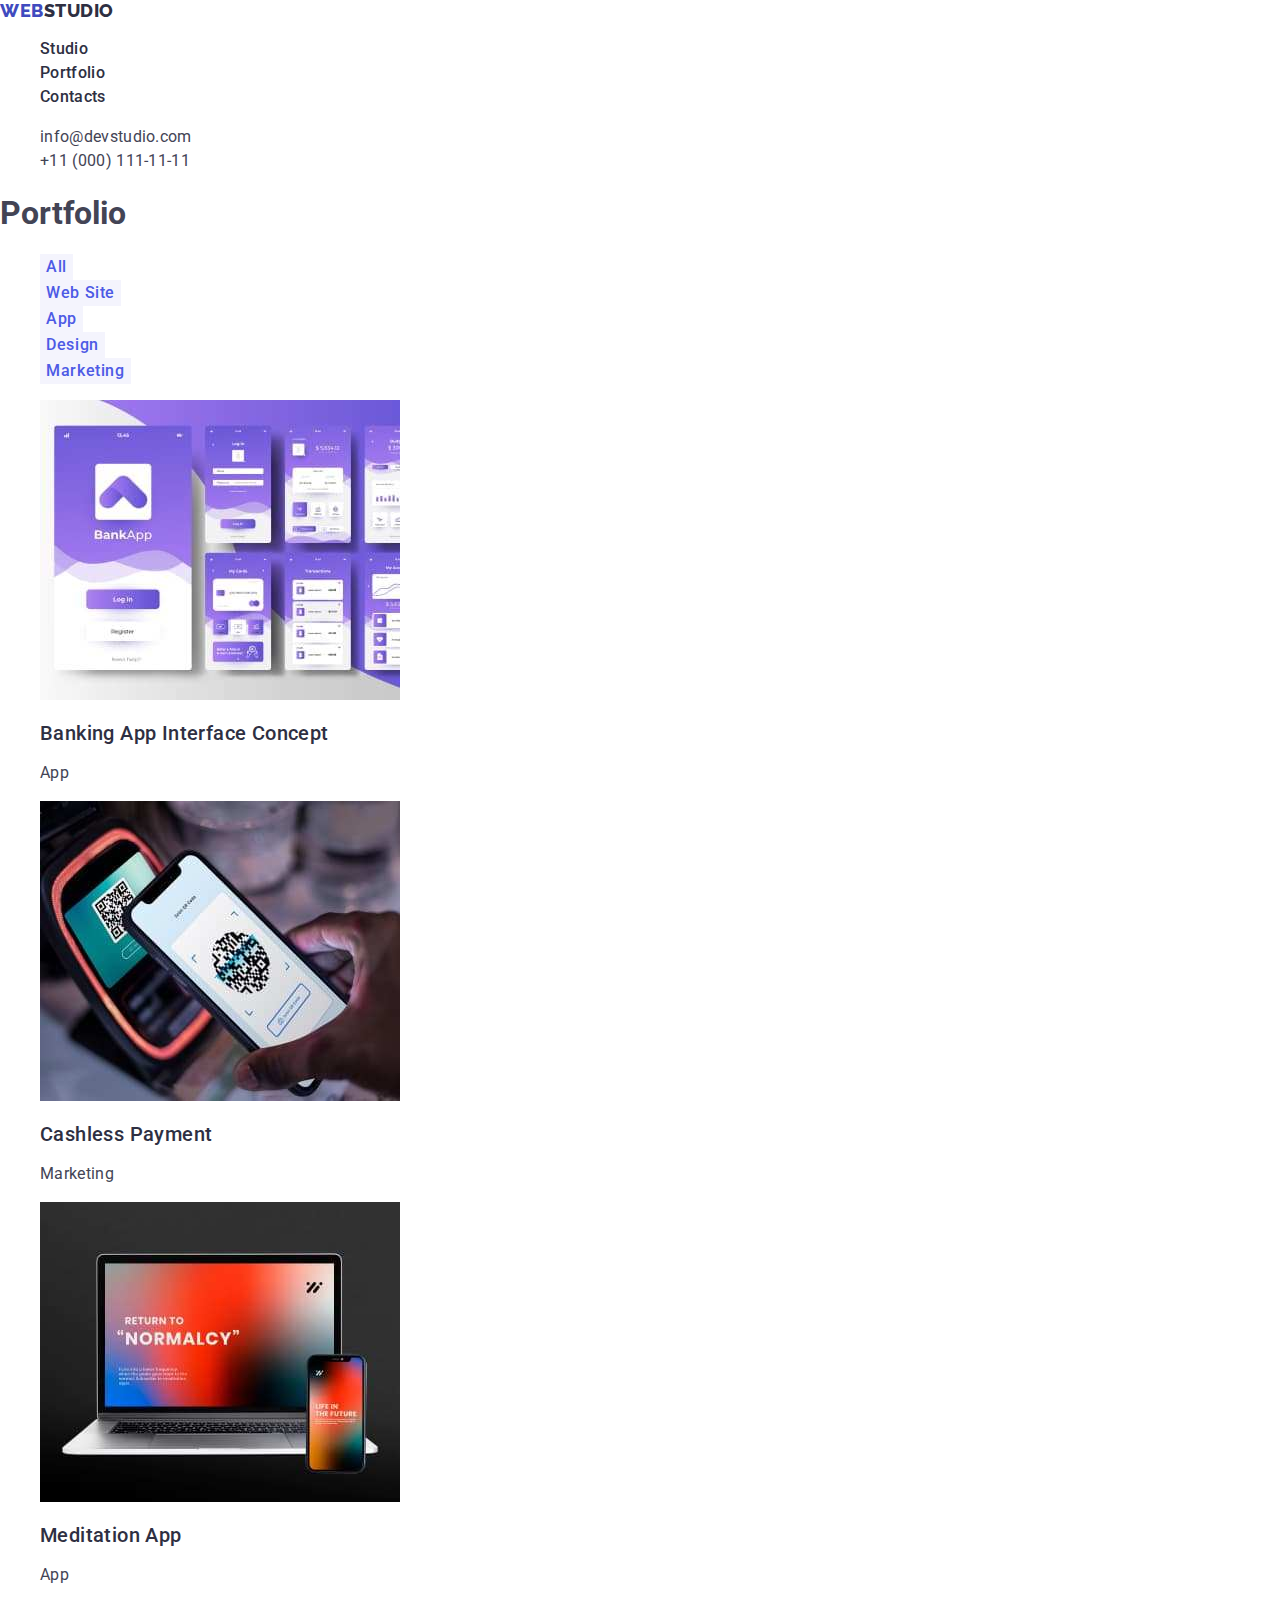
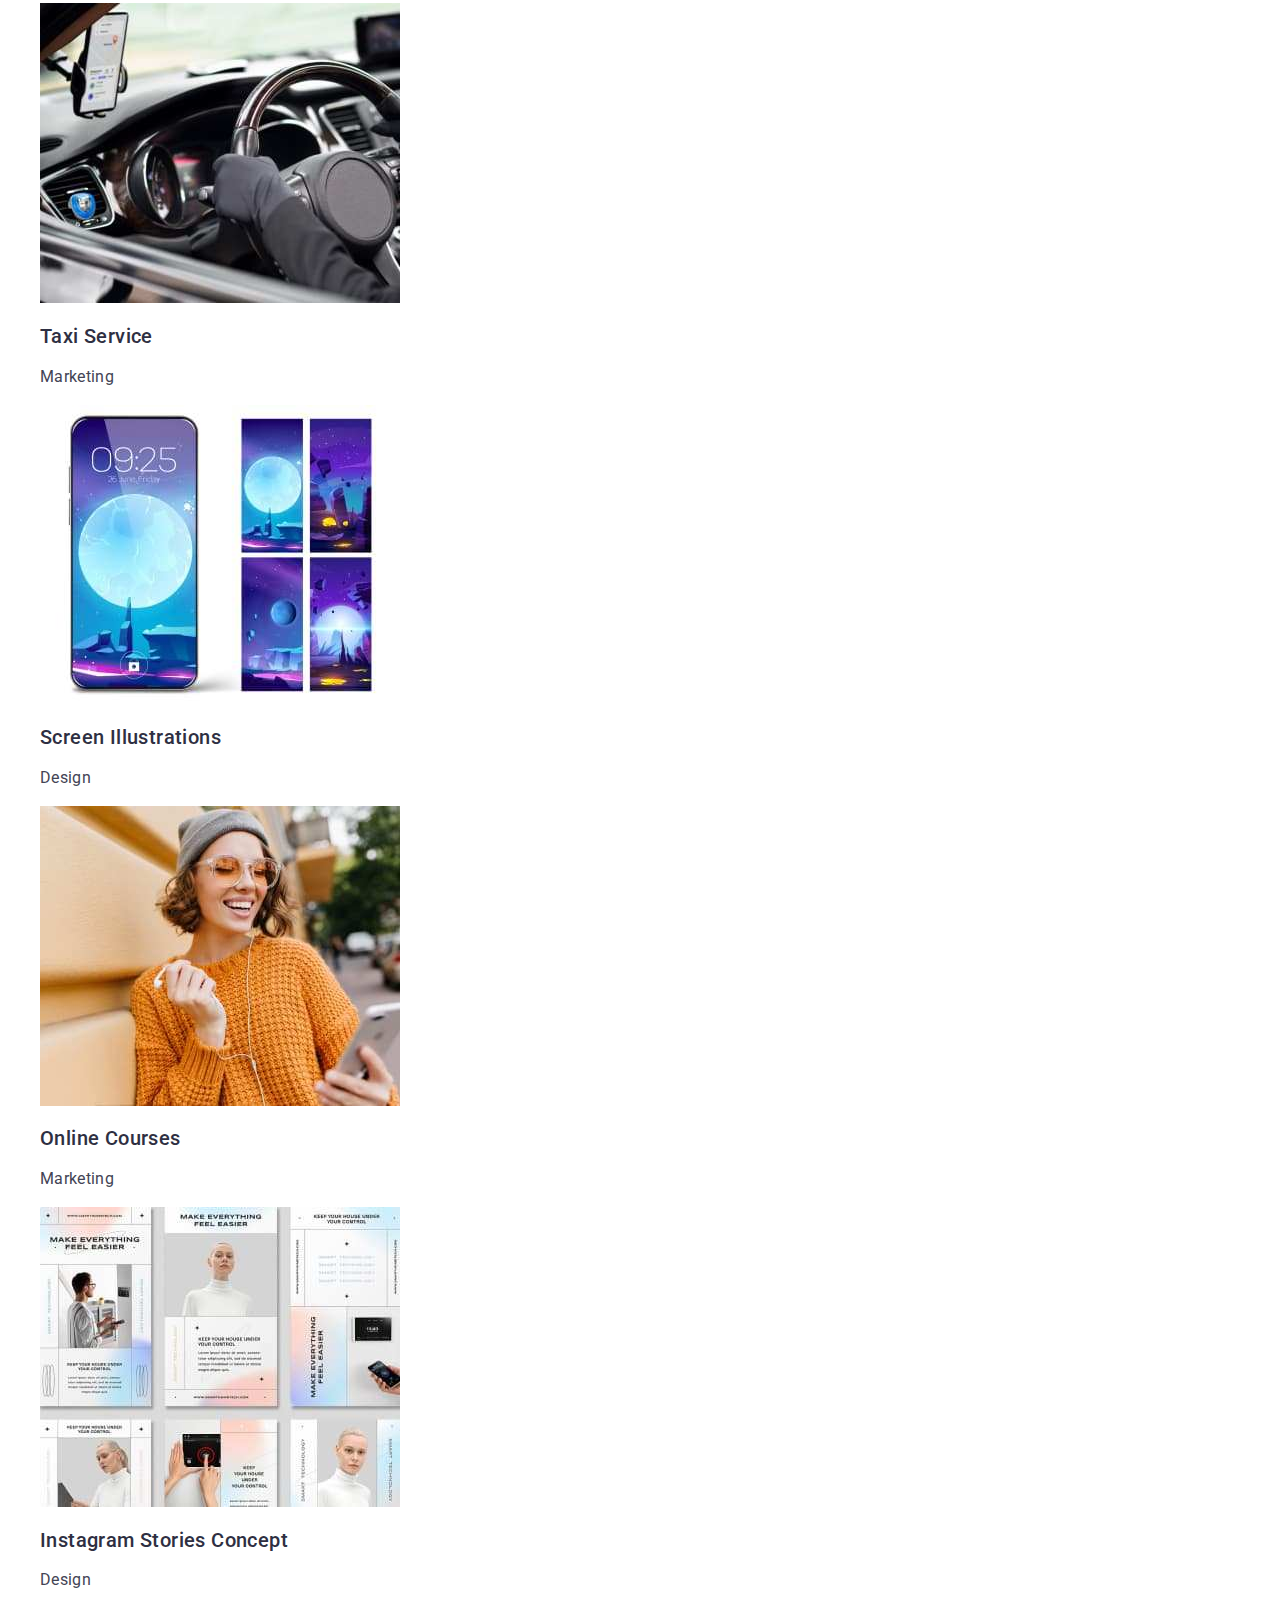
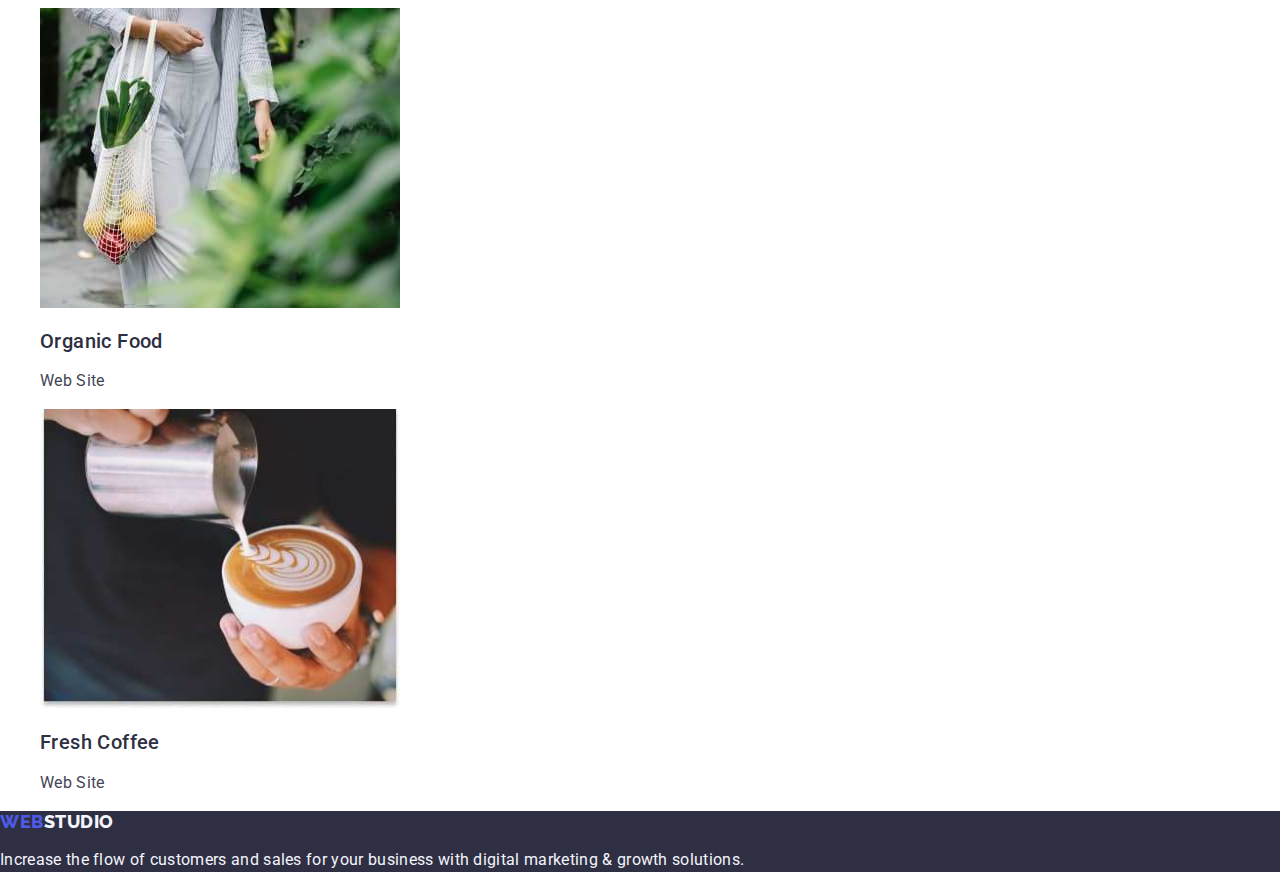
==== portfolio.html @ fb6d283c "Initial commit" ====
<!DOCTYPE html>
<html lang="en">
  <head>
    <meta charset="UTF-8" />
    <meta name="description" content="Homework 2" />
    <meta name="viewport" content="width=device-width, initial-scale=1.0" />
    <title>Portfolio</title>

    <!-- Fonts -->
    <link rel="preconnect" href="https://fonts.googleapis.com" />
    <link rel="preconnect" href="https://fonts.gstatic.com" crossorigin />
    <link
      href="https://fonts.googleapis.com/css2?family=Raleway:wght@800&family=Roboto:wght@400;500;700;900&display=swap"
      rel="stylesheet"
    />

    <!-- Custom styles -->
    <link rel="stylesheet" href="./css/styles.css" />
  </head>
  <body class="body">
    <!-- Header -->
    <header class="header">
      <nav class="header-nav">
        <a class="header-logo-link link" href="./index.html"
          >WEB<span class="header-logo-text">Studio</span></a
        >
        <ul class="header-nav-list list">
          <li class="header-nav-item">
            <a class="header-nav-link link" href="./index.html">Studio</a>
          </li>
          <li class="header-nav-item">
            <a class="header-nav-link link" href="./portfolio.html">Portfolio</a>
          </li>
          <li class="header-nav-item">
            <a class="header-nav-link link" href="">Contacts</a>
          </li>
        </ul>
      </nav>
      <address class="header-adress">
        <ul class="header-adress-list list">
          <li class="header-adress-item">
            <a class="header-adress-link link" href="mailto:info@devstudio.com"
              >info@devstudio.com</a
            >
          </li>
          <li>
            <a class="header-adress-link link" href="tel:+110001111111">+11 (000) 111-11-11</a>
          </li>
        </ul>
      </address>
    </header>
    <main>
      <!--Section button-->
      <section class="filters">
        <h1 class="portfolio-heading">Portfolio</h1>
        <ul class="filters-buttons-list list">
          <li class="filters-buttons-item">
            <button class="filters-buttons-element" type="button">All</button>
          </li>
          <li class="filters-buttons-item">
            <button class="filters-buttons-element" type="button">Web Site</button>
          </li>
          <li class="filters-buttons-item">
            <button class="filters-buttons-element" type="button">App</button>
          </li>
          <li class="filters-buttons-item">
            <button class="filters-buttons-element" type="button">Design</button>
          </li>
          <li class="filters-buttons-item">
            <button class="filters-buttons-element" type="button">Marketing</button>
          </li>
        </ul>

        <ul class="grid list">
          <li class="grid-item">
            <a href="#" class="link">
              <img
                class="grid-item-image"
                src="./images/portfolio/img_banking_app.jpg"
                alt="img_banking_app"
                width="360"
                height="300"
              />
              <h2 class="grid-item-title">Banking App Interface Concept</h2>
              <p class="grid-item-subtitle">App</p>
            </a>
          </li>
          <li class="grid-item">
            <a href="#" class="link">
              <img
                class="grid-item-image"
                src="./images/portfolio/img_cashless_payment.jpg"
                alt="img_cashless_payment"
                width="360"
                height="300"
              />
              <h2 class="grid-item-title">Cashless Payment</h2>
              <p class="grid-item-subtitle">Marketing</p>
            </a>
          </li>
          <li class="grid-item">
            <a href="#" class="link">
              <img
                class="grid-item-image"
                src="./images/portfolio/img_meditation_app.jpg"
                alt="img_meditation_app"
                width="360"
                height="300"
              />
              <h2 class="grid-item-title">Meditation App</h2>
              <p class="grid-item-subtitle">App</p>
            </a>
          </li>
          <li class="grid-item">
            <a href="#" class="link">
              <img
                class="grid-item-image"
                src="./images/portfolio/img_taxi_service.jpg"
                alt="img_taxi_service"
                width="360"
                height="300"
              />
              <h2 class="grid-item-title">Taxi Service</h2>
              <p class="grid-item-subtitle">Marketing</p>
            </a>
          </li>

          <li class="grid-item">
            <a href="#" class="link">
              <img
                class="grid-item-image"
                src="./images/portfolio/img_screen_illustrations.jpg"
                alt="img_screen_illustrations"
                width="360"
                height="300"
              />
              <h2 class="grid-item-title">Screen Illustrations</h2>
              <p class="grid-item-subtitle">Design</p>
            </a>
          </li>

          <li class="grid-item">
            <a href="#" class="link">
              <img
                class="grid-item-image"
                src="./images/portfolio/img_online_courses.jpg"
                alt="img_online_courses"
                width="360"
                height="300"
              />
              <h2 class="grid-item-title">Online Courses</h2>
              <p class="grid-item-subtitle">Marketing</p>
            </a>
          </li>
          <li class="grid-item">
            <a href="#" class="link">
              <img
                class="grid-item-image"
                src="./images/portfolio/img_instagram_stories.jpg"
                alt="img_instagram_stories"
                width="360"
                height="300"
              />
              <h2 class="grid-item-title">Instagram Stories Concept</h2>
              <p class="grid-item-subtitle">Design</p>
            </a>
          </li>
          <li class="grid-item">
            <a href="#" class="link">
              <img
                class="grid-item-image"
                src="./images/portfolio/img_organic_food.jpg"
                alt="img_organic_food"
                width="360"
                height="300"
              />
              <h2 class="grid-item-title">Organic Food</h2>
              <p class="grid-item-subtitle">Web Site</p>
            </a>
          </li>
          <li class="grid-item">
            <a href="#" class="link">
              <img
                class="grid-item-image"
                src="./images/portfolio/img_fresh_coffee.jpg"
                alt="img_fresh_coffee"
                width="360"
                height="300"
              />
              <h2 class="grid-item-title">Fresh Coffee</h2>
              <p class="grid-item-subtitle">Web Site</p>
            </a>
          </li>
        </ul>
      </section>
    </main>
    <!-- Footer section -->
    <footer class="footer">
      <a class="footer-logo-link link" href="./index.html"
        >WEB<span class="footer-logo-text">Studio</span></a
      >
      <p class="footer-subject">
        Increase the flow of customers and sales for your business with digital marketing & growth
        solutions.
      </p>
    </footer>
  </body>
</html>
---- css/styles.css ----
:root {
  /* Fonts */
  --roboto-font: 'Roboto', sans-serif;
  --raleway-font: "Raleway", sans-serif;
  --iris-cl: #4d5ae5;
  --ocean-cl: #404bbf;
  --navyblue-cl: #2e2f42;
  --green-cl: #31d0aa;
  --slate-cl: #434455;
  --lightslate-cl: #8e8f99;
  --cornflower-cl: #e7e9fc;
  --cloud-cl: #F4F4FD;
  --navyblue-modal-cl: #2e2f42;
  --dairy-cl: #fcfcfc;
  --white-cl: #fff;
}

.body {
  font-family: var(--roboto-font);
  background-color: var(--white-cl);
  color: var(--slate-cl);
  margin: 0;
}

button {
  background: none;
  border: none;
  cursor: pointer;
}

.list {
  list-style: none;
}

.link {
  text-decoration: none;
}

.header,
.footer {
}
.header-nav {
}
.header-logo-link,
.footer-logo-link {
  font-family: var(--raleway-font);
  font-size: 18px;
  font-weight: 800;
  line-height: 1.17;
  letter-spacing: 0.54px;
  text-transform:uppercase;
  text-align: left;
  color: var(--iris-cl);
}

.header-logo-link:hover,
.header-logo-link:focus {
  color: var(--ocean-cl);
}

.header-logo-text {
  color: var(--navyblue-cl);
  font-family: var(--raleway-font-cl);
}

.footer-logo-text {
  font-family: var(--raleway-font-cl);
  color: var(--cloud-cl);
}

.header-nav-list {
}


.header-nav-list .header-nav-link a:hover,
.header-nav-list .header-nav-link a:focus,
.header-adress-list .header-adress-item a:hover,
.header-adress-list .header-adress-item a:focus {
  color:var(--ocean-cl);
}



.header-nav-item {
}
.header-nav-link {
font-size: 16px;
font-weight: 500;
line-height: 1.5;
letter-spacing: 0.02em;
text-align: left;
color: var(--navyblue-cl);
}

.header-nav-link:hover,
.header-nav-link:focus { 
  color: var(--ocean-cl);
}

.header-adress {
  font-size: 16px;
  line-height: 24px;
  letter-spacing: 0.02em;
  text-align: left;
  color: var(--slate-cl);
  font-style: normal 
}
.header-adress-item {
}
.header-adress-link {
  font-size: 16px;
  line-height: 24px;
  letter-spacing: 0.02em;
  text-align: left;
  color: var(--slate-cl);
}

.hero-section {
  background-color: var(--navyblue-cl);
}
.hero-section-title {
  font-size: 56px;
  font-weight: 700;
  line-height: 1.07em;
  letter-spacing: 0.02em;
  text-align: center;
  color: var(--white-cl);
}
.hero-section-button {
  font-family: inherit;
  font-size: 16px;
  font-weight: 500;
  line-height: 24px;
  letter-spacing: 0.04em;
  text-align: left;
  background-color: var(--iris-cl);
  color: var(--white-cl);
}

.hero-section-button:hover,
.hero-section-button:focus {
  background-color: var(--ocean-cl);
}

.features-section {
}
.features-section-title {
}
.features-section-list {
}
.features-section-element {
}
.features-section-element-title {
  font-size: 20px;
  font-weight: 500;
  line-height: 24px;
  letter-spacing: 0.02em;
  text-align: left;
  color: var(--navyblue-cl);
}
.features-section-element-description {
  font-size: 16px;
  line-height: 24px;
  letter-spacing: 0.02em;
  text-align: left;
  color: var(--slate-cl);
}
.projects-section {
}

.projects-section-title,
.team-section-title {
  font-size: 36px;
  font-weight: 700;
  line-height: 1.11em;
  letter-spacing: 0.02em;
  text-align: center;
  color: var(--navyblue-cl);
  text-transform:capitalize;
}


.projects-section-list {
}
.projects-section-element {
}
.projects-section-image {
}
.team-section {
  background-color: var(--cloud-cl);
}

.team-section-list {
}
.team-section-element {
  background-color: var(--white-cl);
}
.team-section-image {
}
.team-section-name {
  font-size: 20px;
  font-weight: 500;
  line-height: 24px;
  letter-spacing: 0.02em;
  text-align: center;
  color: var(--navyblue-cl);
}
.team-section-position {
  font-size: 16px;
  line-height: 24px;
  letter-spacing: 0.02em;
  text-align: center;
}

.footer {
  background-color: var(--navyblue-cl);
}

.footer,
.footer-subject {
  color: var(--cloud-cl);
}

.footer-subject {
  font-size: 16px;
  line-height: 1.5;
  letter-spacing: 0.02em;
}

/* portfolio css style*/

.header-nav {
}

.header-nav-list {
}
.header-nav-item {
}
.header-nav-link {
}
.header-adress {
}
.list {
}
.header-adress-item {
}
.header-adress-link {
}
.filters {
}

.filters-buttons-item {
}
.filters-buttons-element:hover,
.filters-buttons-element:focus {
  color: var(--white-cl);
  background-color: var(--ocean-cl);
}

.filters-buttons-element {
  font-size: 16px;
  font-weight: 500;
  line-height: 24px;
  letter-spacing: 0.04em;
  text-align: center;
  background-color: var(--cloud-cl);
  color: var(--iris-cl);
  font-family: var(--roboto-font);
}

.filters-buttons-list {
  list-style:none;
}

.filter-active {
}
.grid {
}
.grid-item {
}
.grid-item-image {
}
.grid-item-title {
  font-size: 20px;
  font-weight: 500;
  line-height: 1.2em;
  letter-spacing: 0.02em;
  text-align: left;
  color: var(--navyblue-cl);
}

.grid-item-subtitle {
  font-size: 16px;
  line-height: 24px;
  letter-spacing: 0.02em;
  text-align: left;
  color: var(--slate-cl);
}
.footer-subject {
}
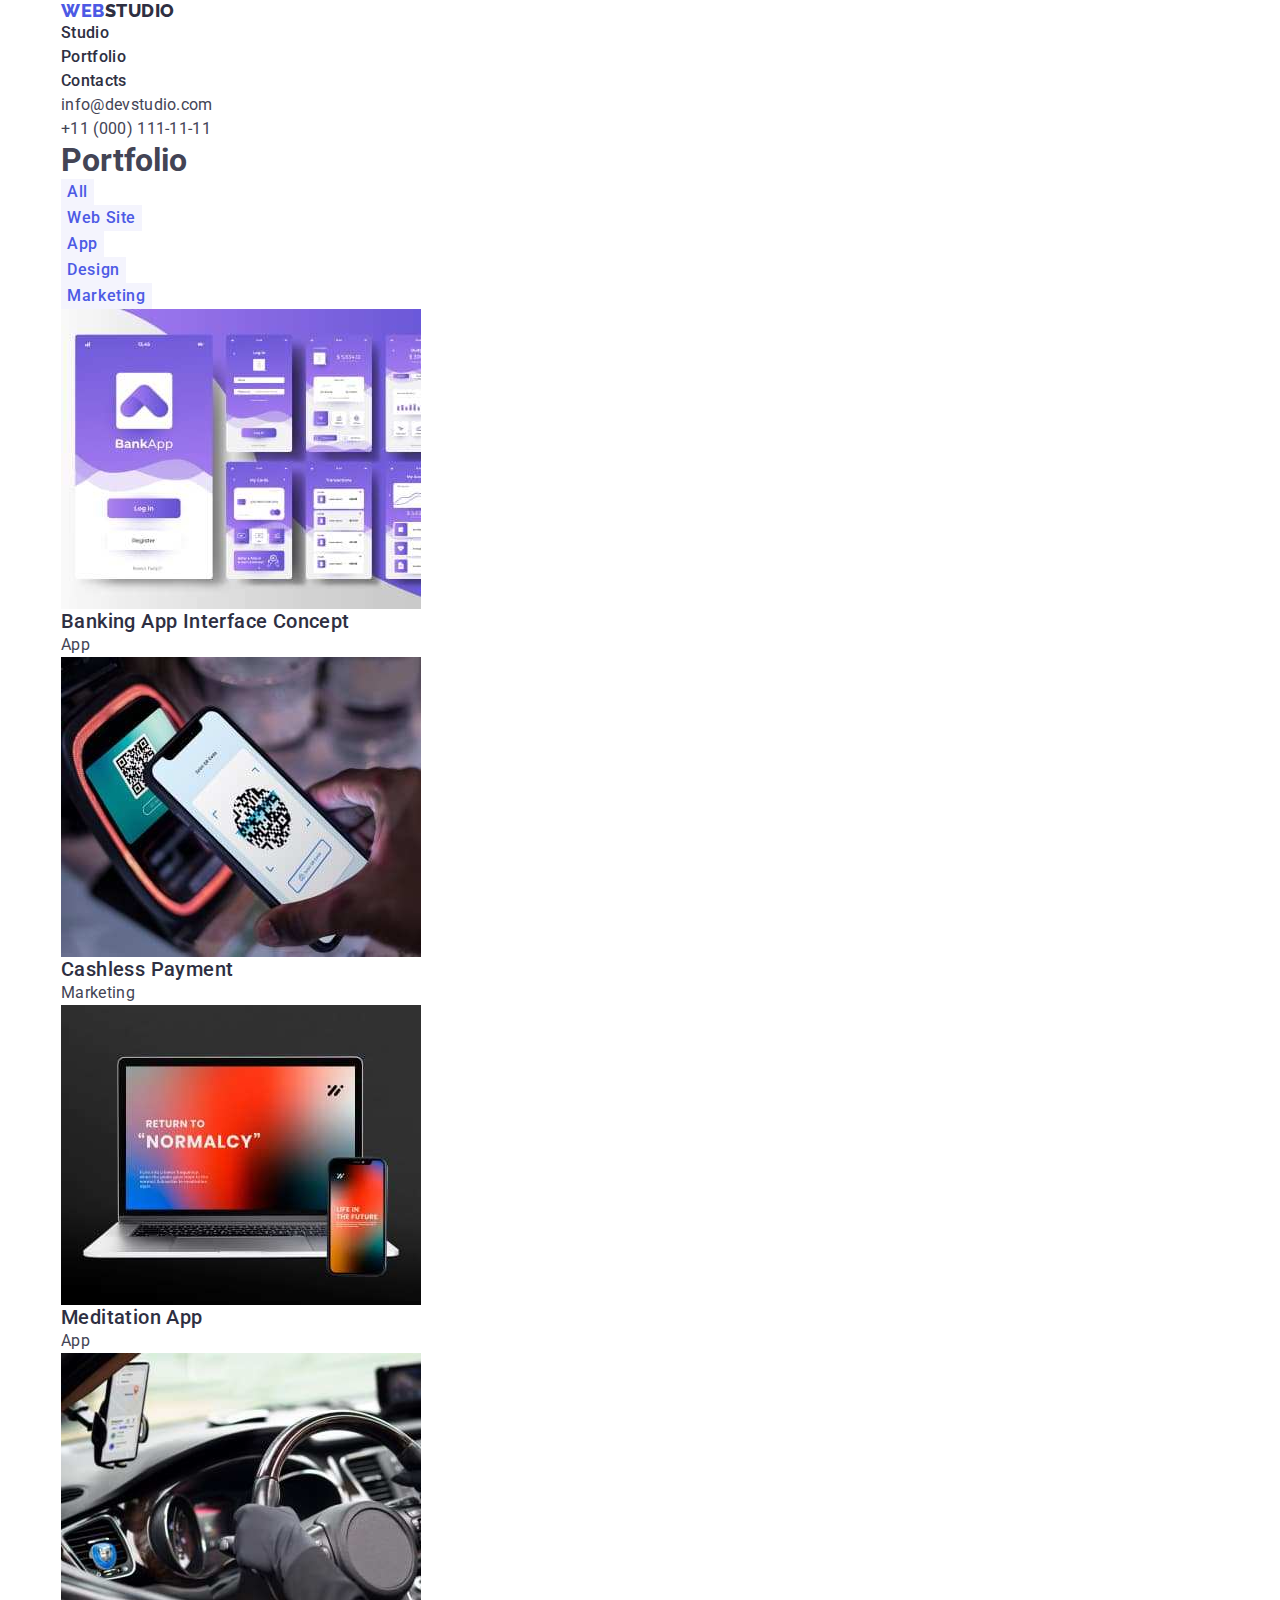
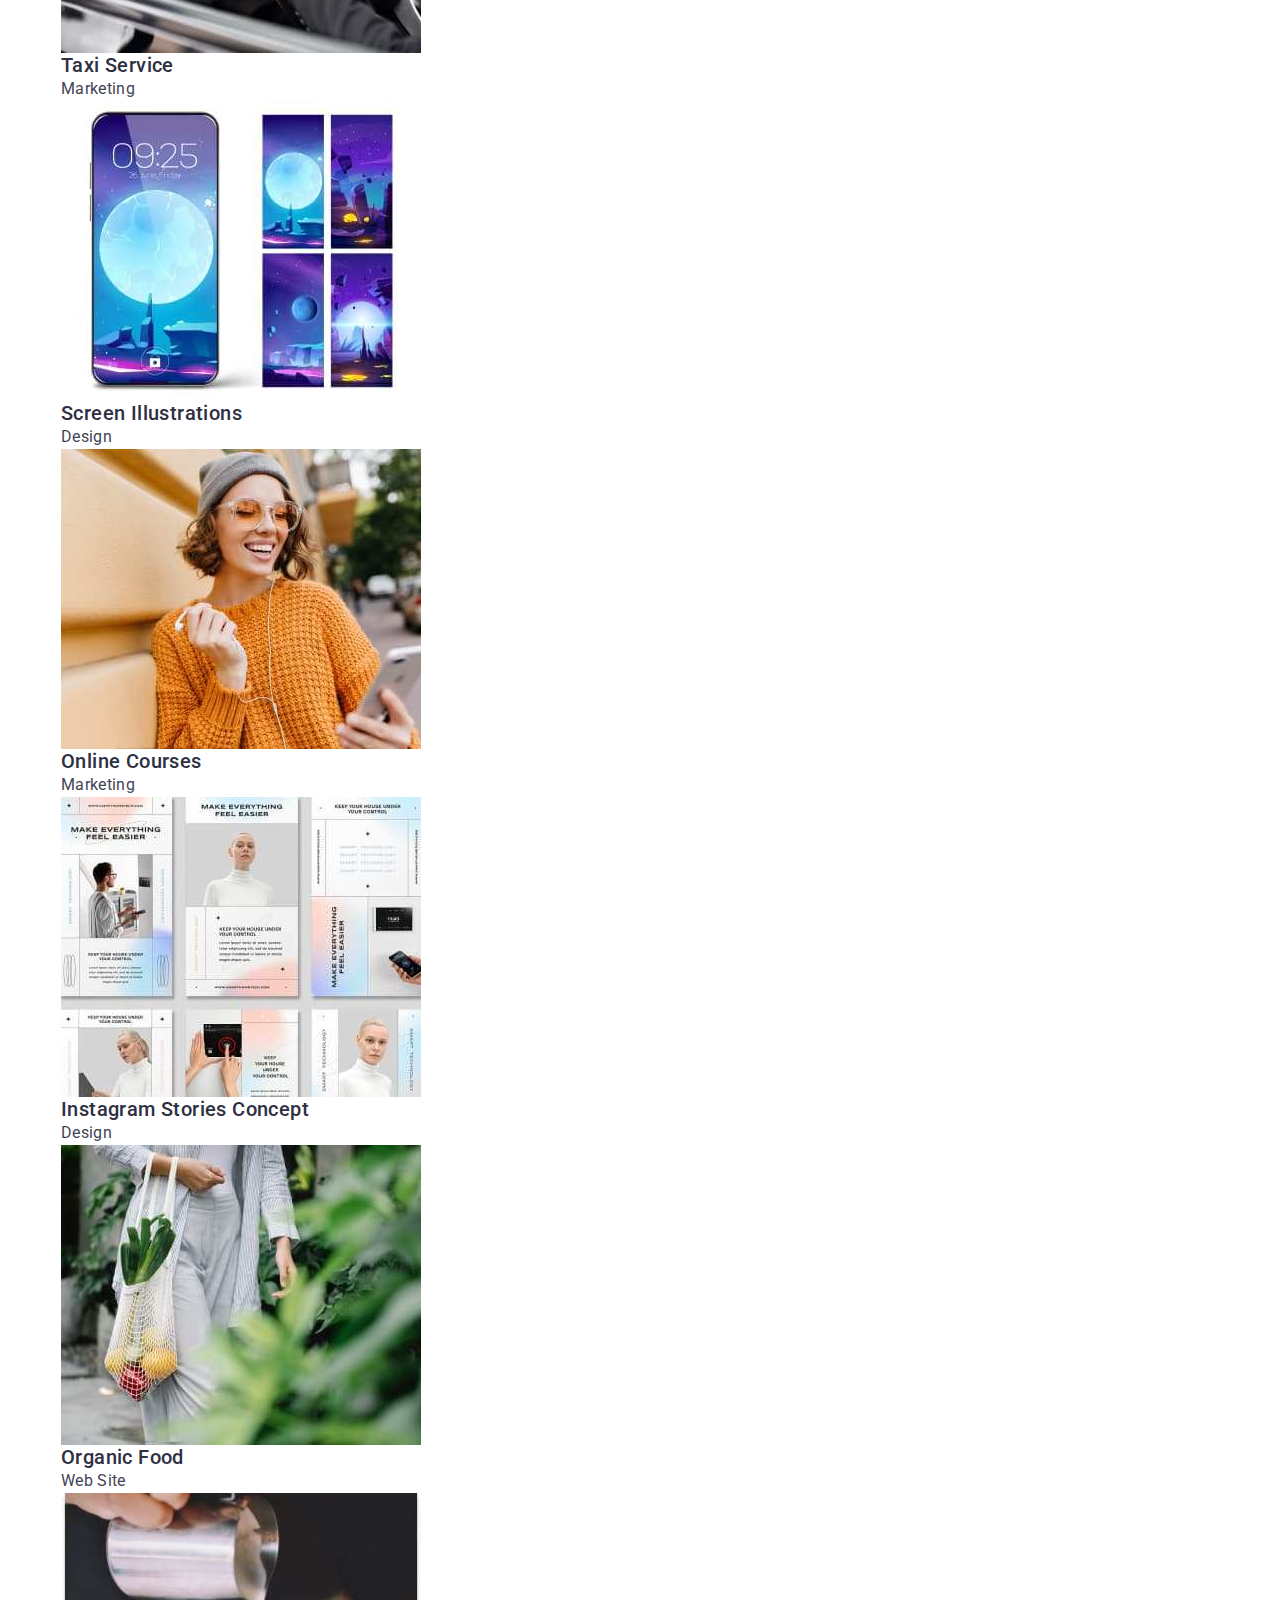
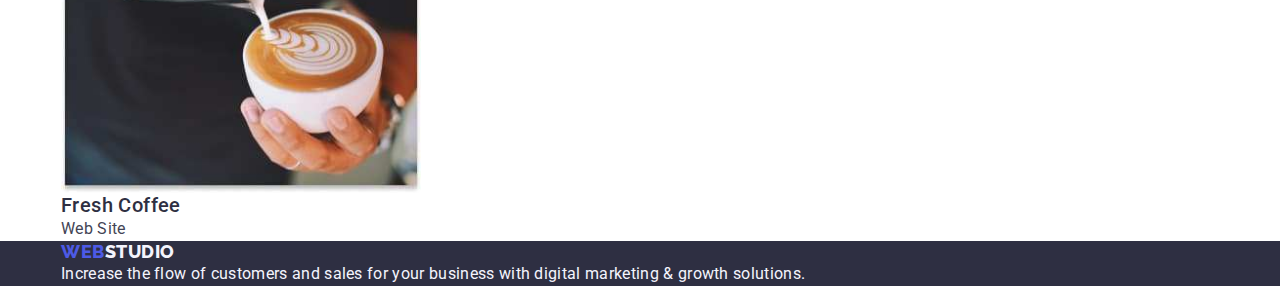
==== commit 3a1581ce: "first part of homework" ====
--- a/portfolio.html
+++ b/portfolio.html
@@ -13,13 +13,21 @@
       href="https://fonts.googleapis.com/css2?family=Raleway:wght@800&family=Roboto:wght@400;500;700;900&display=swap"
       rel="stylesheet"
     />
-
+    <!--modern-normalize-->
+    <link
+      rel="stylesheet"
+      href="https://cdnjs.cloudflare.com/ajax/libs/modern-normalize/2.0.0/modern-normalize.min.css"
+      integrity="sha512-4xo8blKMVCiXpTaLzQSLSw3KFOVPWhm/TRtuPVc4WG6kUgjH6J03IBuG7JZPkcWMxJ5huwaBpOpnwYElP/m6wg=="
+      crossorigin="anonymous"
+      referrerpolicy="no-referrer"
+    />
     <!-- Custom styles -->
     <link rel="stylesheet" href="./css/styles.css" />
   </head>
   <body class="body">
     <!-- Header -->
     <header class="header">
+      <div class="container">
       <nav class="header-nav">
         <a class="header-logo-link link" href="./index.html"
           >WEB<span class="header-logo-text">Studio</span></a
@@ -48,10 +56,12 @@
           </li>
         </ul>
       </address>
+    </div>
     </header>
     <main>
       <!--Section button-->
       <section class="filters">
+        <div class="container">
         <h1 class="portfolio-heading">Portfolio</h1>
         <ul class="filters-buttons-list list">
           <li class="filters-buttons-item">
@@ -192,10 +202,12 @@
             </a>
           </li>
         </ul>
+        </div>
       </section>
     </main>
     <!-- Footer section -->
     <footer class="footer">
+      <div class="container">
       <a class="footer-logo-link link" href="./index.html"
         >WEB<span class="footer-logo-text">Studio</span></a
       >
@@ -203,6 +215,7 @@
         Increase the flow of customers and sales for your business with digital marketing & growth
         solutions.
       </p>
+    </div>
     </footer>
   </body>
 </html>
--- a/css/styles.css
+++ b/css/styles.css
@@ -15,6 +15,14 @@
   --white-cl: #fff;
 }
 
+/*reset*/
+h1, h2, h3, h4, h5, h6, 
+p, 
+ul {
+  margin: 0;
+  padding: 0;
+}
+
 .body {
   font-family: var(--roboto-font);
   background-color: var(--white-cl);
@@ -28,12 +36,25 @@
   cursor: pointer;
 }
 
+img {
+  display: block;
+}
+
+.container {
+  width: 1158px ;
+  padding: 0 15px ;
+  margin: 0 auto;
+}
+
 .list {
   list-style: none;
+  margin: 0;
+  padding-left: 0;
 }
 
 .link {
   text-decoration: none;
+  display: inline-block;
 }
 
 .header,
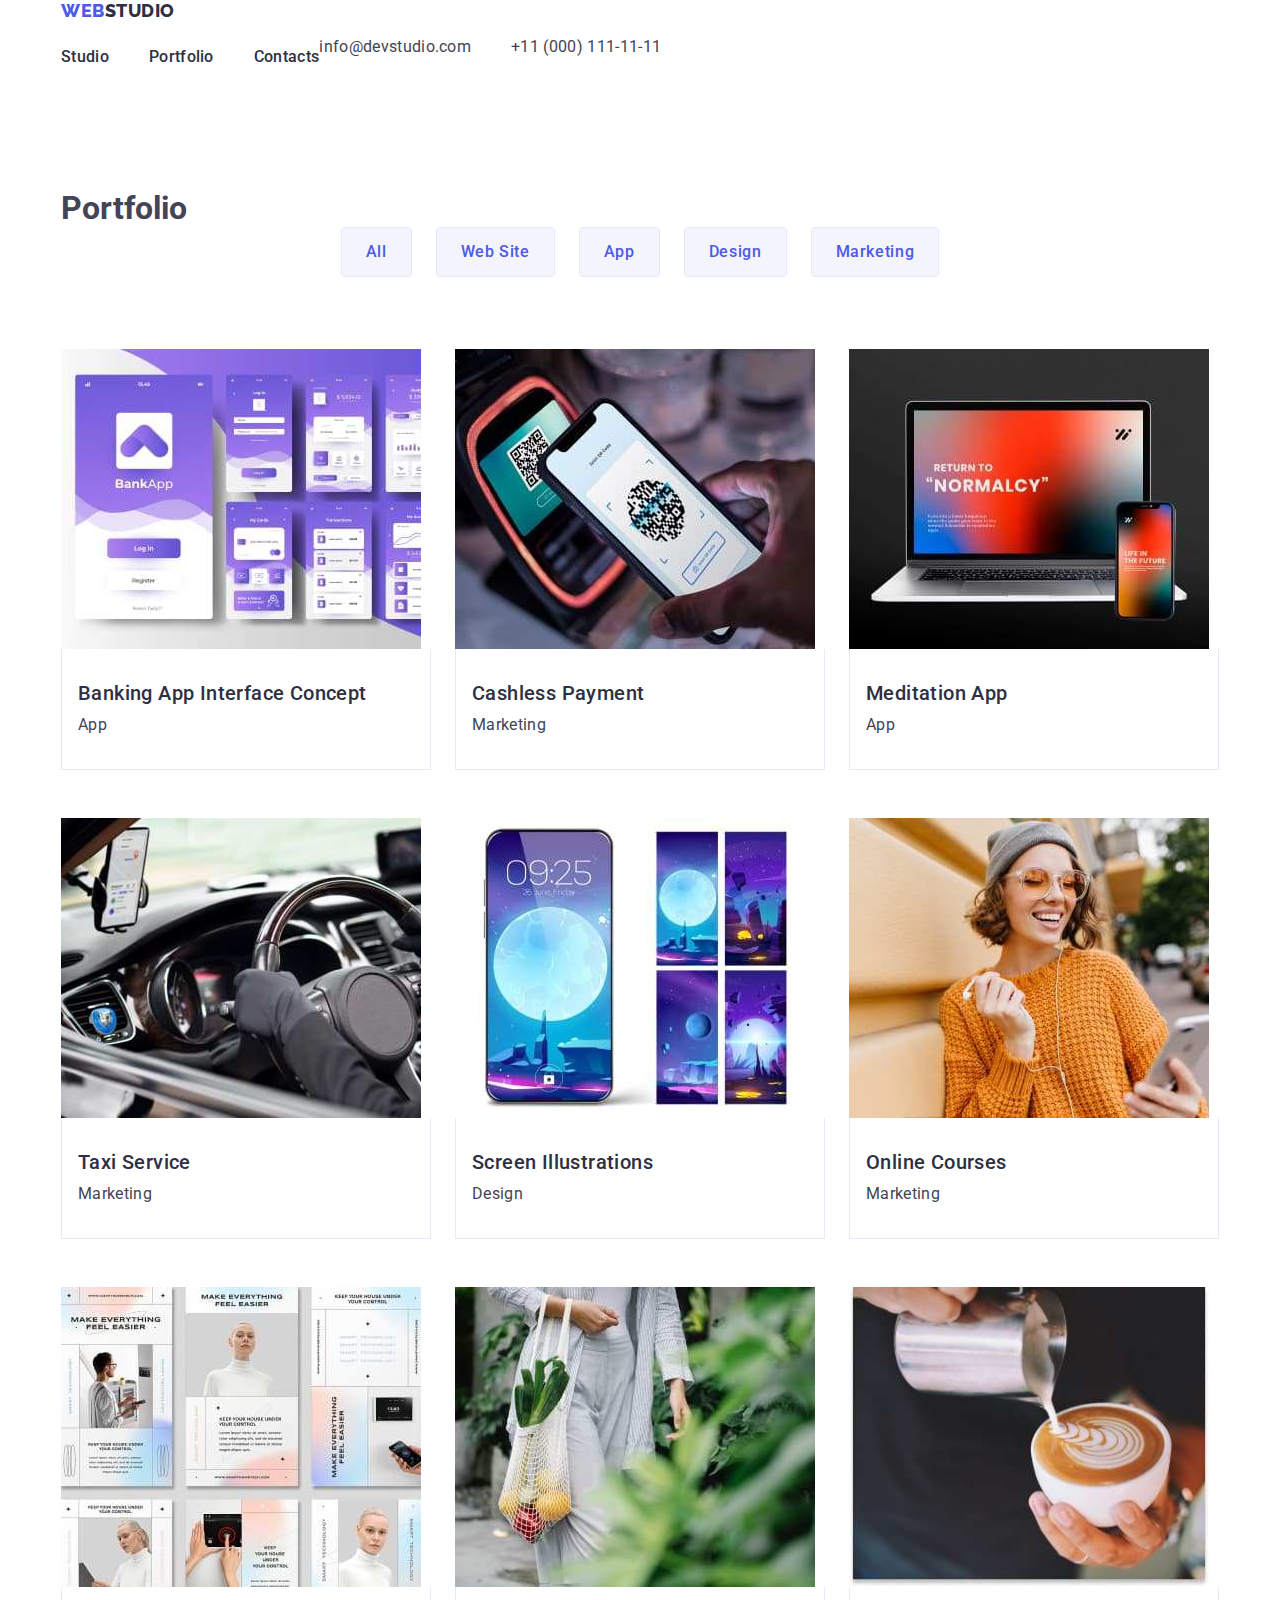
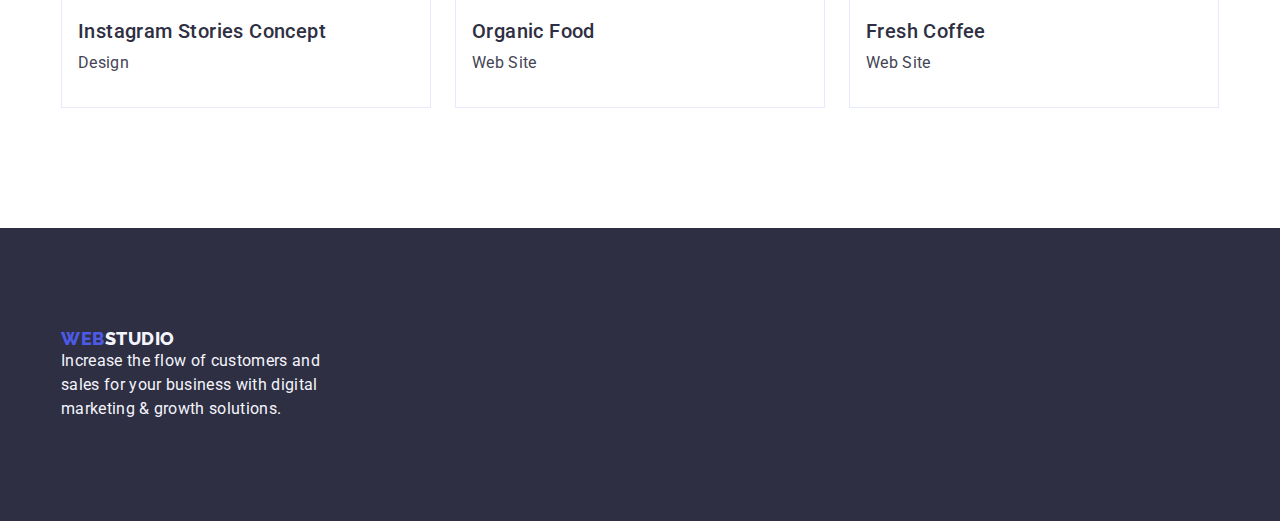
==== commit 014214f9: "to check" ====
--- a/portfolio.html
+++ b/portfolio.html
@@ -91,8 +91,10 @@
                 width="360"
                 height="300"
               />
+              <div class="div-filters-item">
               <h2 class="grid-item-title">Banking App Interface Concept</h2>
               <p class="grid-item-subtitle">App</p>
+            </div>
             </a>
           </li>
           <li class="grid-item">
@@ -104,8 +106,10 @@
                 width="360"
                 height="300"
               />
+              <div class="div-filters-item">
               <h2 class="grid-item-title">Cashless Payment</h2>
               <p class="grid-item-subtitle">Marketing</p>
+              </div>
             </a>
           </li>
           <li class="grid-item">
@@ -117,8 +121,10 @@
                 width="360"
                 height="300"
               />
+              <div class="div-filters-item">
               <h2 class="grid-item-title">Meditation App</h2>
               <p class="grid-item-subtitle">App</p>
+              </div>
             </a>
           </li>
           <li class="grid-item">
@@ -130,8 +136,10 @@
                 width="360"
                 height="300"
               />
+              <div class="div-filters-item">
               <h2 class="grid-item-title">Taxi Service</h2>
               <p class="grid-item-subtitle">Marketing</p>
+              </div>
             </a>
           </li>
 
@@ -144,8 +152,10 @@
                 width="360"
                 height="300"
               />
+              <div class="div-filters-item">
               <h2 class="grid-item-title">Screen Illustrations</h2>
               <p class="grid-item-subtitle">Design</p>
+              </div>
             </a>
           </li>
 
@@ -158,8 +168,10 @@
                 width="360"
                 height="300"
               />
+              <div class="div-filters-item">
               <h2 class="grid-item-title">Online Courses</h2>
               <p class="grid-item-subtitle">Marketing</p>
+              </div>
             </a>
           </li>
           <li class="grid-item">
@@ -171,8 +183,10 @@
                 width="360"
                 height="300"
               />
+              <div class="div-filters-item">
               <h2 class="grid-item-title">Instagram Stories Concept</h2>
               <p class="grid-item-subtitle">Design</p>
+              </div>
             </a>
           </li>
           <li class="grid-item">
@@ -184,8 +198,10 @@
                 width="360"
                 height="300"
               />
+              <div class="div-filters-item">
               <h2 class="grid-item-title">Organic Food</h2>
               <p class="grid-item-subtitle">Web Site</p>
+              </div>
             </a>
           </li>
           <li class="grid-item">
@@ -197,8 +213,10 @@
                 width="360"
                 height="300"
               />
+              <div class="div-filters-item">
               <h2 class="grid-item-title">Fresh Coffee</h2>
               <p class="grid-item-subtitle">Web Site</p>
+              </div>
             </a>
           </li>
         </ul>
--- a/css/styles.css
+++ b/css/styles.css
@@ -31,6 +31,7 @@
 }
 
 button {
+  font: var(--roboto-font);
   background: none;
   border: none;
   cursor: pointer;
@@ -46,31 +47,46 @@
   margin: 0 auto;
 }
 
+.header .container{
+  display: flex;
+  align-items: center;
+}
+
 .list {
   list-style: none;
   margin: 0;
   padding-left: 0;
+ 
 }
 
 .link {
   text-decoration: none;
-  display: inline-block;
-}
-
-.header,
+  
+}
+
+.header{
+border-bottom: 1px solid var(--cornflower);
+}
+
+.header-adress-list{
+  display: flex;
+  gap: 40px;
+}
+
 .footer {
 }
 .header-nav {
 }
 .header-logo-link,
 .footer-logo-link {
+  display: inline-block;
   font-family: var(--raleway-font);
   font-size: 18px;
   font-weight: 800;
   line-height: 1.17;
   letter-spacing: 0.54px;
   text-transform:uppercase;
-  text-align: left;
+  /*text-align: left;*/
   color: var(--iris-cl);
 }
 
@@ -90,6 +106,8 @@
 }
 
 .header-nav-list {
+  display: flex;
+  gap: 40px;
 }
 
 
@@ -111,6 +129,8 @@
 letter-spacing: 0.02em;
 text-align: left;
 color: var(--navyblue-cl);
+padding: 24px 0;
+display: block;
 }
 
 .header-nav-link:hover,
@@ -134,10 +154,14 @@
   letter-spacing: 0.02em;
   text-align: left;
   color: var(--slate-cl);
+  padding: 24px 0;
+  display: block;
 }
 
 .hero-section {
   background-color: var(--navyblue-cl);
+  padding: 188px 0;
+
 }
 .hero-section-title {
   font-size: 56px;
@@ -146,6 +170,10 @@
   letter-spacing: 0.02em;
   text-align: center;
   color: var(--white-cl);
+  max-width: 496px;
+  margin-right: auto;
+  margin-left: auto;
+  margin-bottom: 48px;
 }
 .hero-section-button {
   font-family: inherit;
@@ -153,9 +181,17 @@
   font-weight: 500;
   line-height: 24px;
   letter-spacing: 0.04em;
-  text-align: left;
   background-color: var(--iris-cl);
   color: var(--white-cl);
+  cursor: pointer;
+  display: block;
+  min-width: 169px;
+  height: 56px;
+  border: none;
+  border-radius: 4px;
+  margin-right: auto;
+  margin-left: auto;
+
 }
 
 .hero-section-button:hover,
@@ -164,57 +200,104 @@
 }
 
 .features-section {
+  padding-top: 120px;
+  padding-bottom: 120px;
 }
 .features-section-title {
-}
+  position: absolute;
+  width: 1px;
+  height: 1px;
+  margin: -1px;
+  border: 0;
+  padding: 0;
+  white-space: nowrap;
+  clip-path: inset(100%);
+  clip: rect(0 0 0 0);
+  overflow: hidden
+}
+
 .features-section-list {
+  list-style: none;
+  display: flex;
+  gap: 24px;
+
 }
 .features-section-element {
+  margin: 0;
+  padding-left: 0;
+  width: calc((100% - 72px) / 4);
+
 }
 .features-section-element-title {
   font-size: 20px;
   font-weight: 500;
   line-height: 24px;
   letter-spacing: 0.02em;
-  text-align: left;
-  color: var(--navyblue-cl);
+  /*text-align: left;*/
+  color: var(--navyblue-cl);
+  margin-bottom: 8px;
 }
 .features-section-element-description {
   font-size: 16px;
   line-height: 24px;
   letter-spacing: 0.02em;
-  text-align: left;
+  /*text-align: left;*/
   color: var(--slate-cl);
 }
 .projects-section {
-}
-
-.projects-section-title,
+  padding-bottom: 120px;
+}
+
+.projects-section-title{
+  font-size: 36px;
+  line-height: 1.11em;
+  letter-spacing: 0.02em;
+  text-align: center;
+  color: var(--navyblue-cl);
+  text-transform:capitalize;
+  margin-bottom: 72px;
+}
 .team-section-title {
   font-size: 36px;
-  font-weight: 700;
   line-height: 1.11em;
   letter-spacing: 0.02em;
   text-align: center;
   color: var(--navyblue-cl);
   text-transform:capitalize;
+  margin-bottom: 72px;
 }
 
 
 .projects-section-list {
+  display: flex;
+  gap: 24px;
 }
 .projects-section-element {
+  flex-basis: calc((100% - 3 * 24px) / 4);
+  margin: 0;
+  padding-left: 0;
 }
 .projects-section-image {
 }
+
+.team-member{
+  padding: 32px 0;
+}
+
+
 .team-section {
   background-color: var(--cloud-cl);
+  padding: 120px 0;
 }
 
 .team-section-list {
+  display: flex;
+  gap: 24px;
 }
 .team-section-element {
   background-color: var(--white-cl);
+  flex-basis: calc((100% - 3 * 24px) / 4);
+  border-radius: 0px 0px 4px 4px;
 }
 .team-section-image {
 }
@@ -225,16 +308,20 @@
   letter-spacing: 0.02em;
   text-align: center;
   color: var(--navyblue-cl);
+  margin-bottom: 8px;
+
 }
 .team-section-position {
   font-size: 16px;
   line-height: 24px;
   letter-spacing: 0.02em;
   text-align: center;
+  color: var(--slate-cl)
 }
 
 .footer {
   background-color: var(--navyblue-cl);
+  padding: 100px 0;
 }
 
 .footer,
@@ -246,10 +333,16 @@
   font-size: 16px;
   line-height: 1.5;
   letter-spacing: 0.02em;
+  max-width: 264px;
 }
 
 /* portfolio css style*/
 
+.div-filters-item {
+  padding: 32px 16px;
+  border: 1px solid #e7e9fc;
+  border-top: none;
+}
 .header-nav {
 }
 
@@ -268,6 +361,7 @@
 .header-adress-link {
 }
 .filters {
+  padding: 96px 0 120px 0;
 }
 
 .filters-buttons-item {
@@ -276,6 +370,7 @@
 .filters-buttons-element:focus {
   color: var(--white-cl);
   background-color: var(--ocean-cl);
+  border: 1px solid transparent;
 }
 
 .filters-buttons-element {
@@ -287,17 +382,29 @@
   background-color: var(--cloud-cl);
   color: var(--iris-cl);
   font-family: var(--roboto-font);
+  cursor: pointer;
+  padding: 12px 24px;
+  border: 1px solid #e7e9fc;
+  border-radius: 4px;
 }
 
 .filters-buttons-list {
-  list-style:none;
+  display: flex;
+  justify-content: center;
+  gap: 24px;
+  margin-bottom: 72px;
 }
 
 .filter-active {
 }
 .grid {
+  display: flex;
+  flex-wrap: wrap;
+  column-gap: 24px;
+  row-gap: 48px;
 }
 .grid-item {
+  width: calc((100% - 48px) / 3);
 }
 .grid-item-image {
 }
@@ -306,8 +413,9 @@
   font-weight: 500;
   line-height: 1.2em;
   letter-spacing: 0.02em;
-  text-align: left;
-  color: var(--navyblue-cl);
+ /* text-align: left;*/
+  color: var(--navyblue-cl);
+  margin-bottom: 8px;
 }
 
 .grid-item-subtitle {
@@ -317,5 +425,4 @@
   text-align: left;
   color: var(--slate-cl);
 }
-.footer-subject {
-}
+
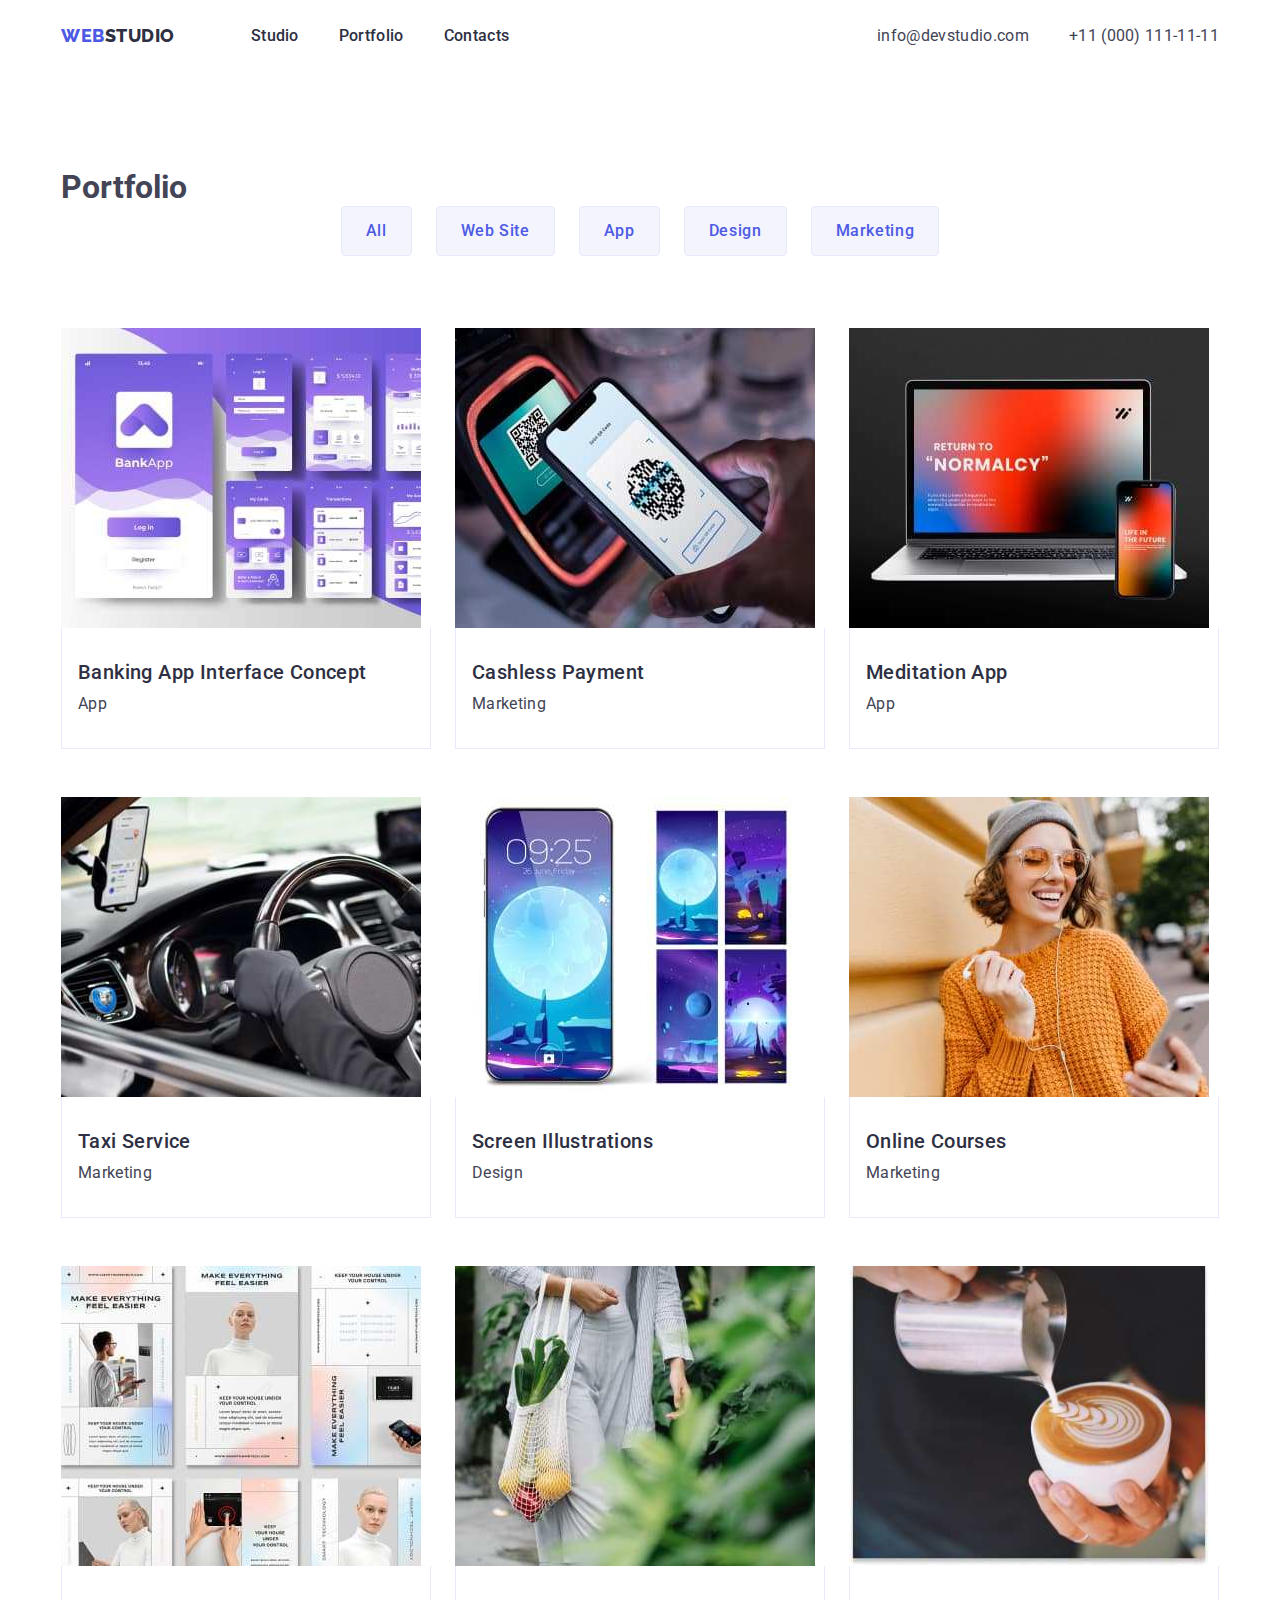
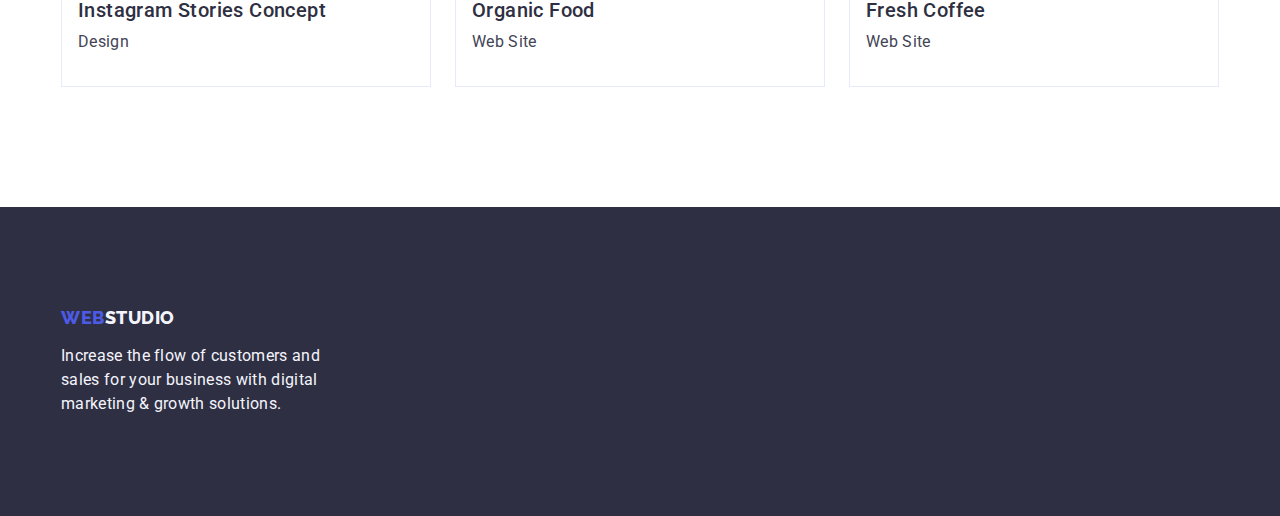
==== commit 9bf26c8c: "fix header" ====
--- a/portfolio.html
+++ b/portfolio.html
@@ -28,212 +28,212 @@
     <!-- Header -->
     <header class="header">
       <div class="container">
-      <nav class="header-nav">
-        <a class="header-logo-link link" href="./index.html"
-          >WEB<span class="header-logo-text">Studio</span></a
-        >
-        <ul class="header-nav-list list">
-          <li class="header-nav-item">
-            <a class="header-nav-link link" href="./index.html">Studio</a>
-          </li>
-          <li class="header-nav-item">
-            <a class="header-nav-link link" href="./portfolio.html">Portfolio</a>
-          </li>
-          <li class="header-nav-item">
-            <a class="header-nav-link link" href="">Contacts</a>
-          </li>
-        </ul>
-      </nav>
-      <address class="header-adress">
-        <ul class="header-adress-list list">
-          <li class="header-adress-item">
-            <a class="header-adress-link link" href="mailto:info@devstudio.com"
-              >info@devstudio.com</a
-            >
-          </li>
-          <li>
-            <a class="header-adress-link link" href="tel:+110001111111">+11 (000) 111-11-11</a>
-          </li>
-        </ul>
-      </address>
-    </div>
+        <nav class="header-nav">
+          <a class="header-logo-link link" href="./index.html"
+            >WEB<span class="header-logo-text">Studio</span></a
+          >
+          <ul class="header-nav-list list">
+            <li class="header-nav-item">
+              <a class="header-nav-link link" href="./index.html">Studio</a>
+            </li>
+            <li class="header-nav-item">
+              <a class="header-nav-link link" href="./portfolio.html">Portfolio</a>
+            </li>
+            <li class="header-nav-item">
+              <a class="header-nav-link link" href="">Contacts</a>
+            </li>
+          </ul>
+        </nav>
+        <address class="header-adress">
+          <ul class="header-adress-list list">
+            <li class="header-adress-item">
+              <a class="header-adress-link link" href="mailto:info@devstudio.com"
+                >info@devstudio.com</a
+              >
+            </li>
+            <li>
+              <a class="header-adress-link link" href="tel:+110001111111">+11 (000) 111-11-11</a>
+            </li>
+          </ul>
+        </address>
+      </div>
     </header>
     <main>
       <!--Section button-->
       <section class="filters">
         <div class="container">
-        <h1 class="portfolio-heading">Portfolio</h1>
-        <ul class="filters-buttons-list list">
-          <li class="filters-buttons-item">
-            <button class="filters-buttons-element" type="button">All</button>
-          </li>
-          <li class="filters-buttons-item">
-            <button class="filters-buttons-element" type="button">Web Site</button>
-          </li>
-          <li class="filters-buttons-item">
-            <button class="filters-buttons-element" type="button">App</button>
-          </li>
-          <li class="filters-buttons-item">
-            <button class="filters-buttons-element" type="button">Design</button>
-          </li>
-          <li class="filters-buttons-item">
-            <button class="filters-buttons-element" type="button">Marketing</button>
-          </li>
-        </ul>
-
-        <ul class="grid list">
-          <li class="grid-item">
-            <a href="#" class="link">
-              <img
-                class="grid-item-image"
-                src="./images/portfolio/img_banking_app.jpg"
-                alt="img_banking_app"
-                width="360"
-                height="300"
-              />
-              <div class="div-filters-item">
-              <h2 class="grid-item-title">Banking App Interface Concept</h2>
-              <p class="grid-item-subtitle">App</p>
-            </div>
-            </a>
-          </li>
-          <li class="grid-item">
-            <a href="#" class="link">
-              <img
-                class="grid-item-image"
-                src="./images/portfolio/img_cashless_payment.jpg"
-                alt="img_cashless_payment"
-                width="360"
-                height="300"
-              />
-              <div class="div-filters-item">
-              <h2 class="grid-item-title">Cashless Payment</h2>
-              <p class="grid-item-subtitle">Marketing</p>
-              </div>
-            </a>
-          </li>
-          <li class="grid-item">
-            <a href="#" class="link">
-              <img
-                class="grid-item-image"
-                src="./images/portfolio/img_meditation_app.jpg"
-                alt="img_meditation_app"
-                width="360"
-                height="300"
-              />
-              <div class="div-filters-item">
-              <h2 class="grid-item-title">Meditation App</h2>
-              <p class="grid-item-subtitle">App</p>
-              </div>
-            </a>
-          </li>
-          <li class="grid-item">
-            <a href="#" class="link">
-              <img
-                class="grid-item-image"
-                src="./images/portfolio/img_taxi_service.jpg"
-                alt="img_taxi_service"
-                width="360"
-                height="300"
-              />
-              <div class="div-filters-item">
-              <h2 class="grid-item-title">Taxi Service</h2>
-              <p class="grid-item-subtitle">Marketing</p>
-              </div>
-            </a>
-          </li>
-
-          <li class="grid-item">
-            <a href="#" class="link">
-              <img
-                class="grid-item-image"
-                src="./images/portfolio/img_screen_illustrations.jpg"
-                alt="img_screen_illustrations"
-                width="360"
-                height="300"
-              />
-              <div class="div-filters-item">
-              <h2 class="grid-item-title">Screen Illustrations</h2>
-              <p class="grid-item-subtitle">Design</p>
-              </div>
-            </a>
-          </li>
-
-          <li class="grid-item">
-            <a href="#" class="link">
-              <img
-                class="grid-item-image"
-                src="./images/portfolio/img_online_courses.jpg"
-                alt="img_online_courses"
-                width="360"
-                height="300"
-              />
-              <div class="div-filters-item">
-              <h2 class="grid-item-title">Online Courses</h2>
-              <p class="grid-item-subtitle">Marketing</p>
-              </div>
-            </a>
-          </li>
-          <li class="grid-item">
-            <a href="#" class="link">
-              <img
-                class="grid-item-image"
-                src="./images/portfolio/img_instagram_stories.jpg"
-                alt="img_instagram_stories"
-                width="360"
-                height="300"
-              />
-              <div class="div-filters-item">
-              <h2 class="grid-item-title">Instagram Stories Concept</h2>
-              <p class="grid-item-subtitle">Design</p>
-              </div>
-            </a>
-          </li>
-          <li class="grid-item">
-            <a href="#" class="link">
-              <img
-                class="grid-item-image"
-                src="./images/portfolio/img_organic_food.jpg"
-                alt="img_organic_food"
-                width="360"
-                height="300"
-              />
-              <div class="div-filters-item">
-              <h2 class="grid-item-title">Organic Food</h2>
-              <p class="grid-item-subtitle">Web Site</p>
-              </div>
-            </a>
-          </li>
-          <li class="grid-item">
-            <a href="#" class="link">
-              <img
-                class="grid-item-image"
-                src="./images/portfolio/img_fresh_coffee.jpg"
-                alt="img_fresh_coffee"
-                width="360"
-                height="300"
-              />
-              <div class="div-filters-item">
-              <h2 class="grid-item-title">Fresh Coffee</h2>
-              <p class="grid-item-subtitle">Web Site</p>
-              </div>
-            </a>
-          </li>
-        </ul>
+          <h1 class="portfolio-heading">Portfolio</h1>
+          <ul class="filters-buttons-list list">
+            <li class="filters-buttons-item">
+              <button class="filters-buttons-element" type="button">All</button>
+            </li>
+            <li class="filters-buttons-item">
+              <button class="filters-buttons-element" type="button">Web Site</button>
+            </li>
+            <li class="filters-buttons-item">
+              <button class="filters-buttons-element" type="button">App</button>
+            </li>
+            <li class="filters-buttons-item">
+              <button class="filters-buttons-element" type="button">Design</button>
+            </li>
+            <li class="filters-buttons-item">
+              <button class="filters-buttons-element" type="button">Marketing</button>
+            </li>
+          </ul>
+
+          <ul class="grid list">
+            <li class="grid-item">
+              <a href="#" class="link">
+                <img
+                  class="grid-item-image"
+                  src="./images/portfolio/img_banking_app.jpg"
+                  alt="img_banking_app"
+                  width="360"
+                  height="300"
+                />
+                <div class="div-filters-item">
+                  <h2 class="grid-item-title">Banking App Interface Concept</h2>
+                  <p class="grid-item-subtitle">App</p>
+                </div>
+              </a>
+            </li>
+            <li class="grid-item">
+              <a href="#" class="link">
+                <img
+                  class="grid-item-image"
+                  src="./images/portfolio/img_cashless_payment.jpg"
+                  alt="img_cashless_payment"
+                  width="360"
+                  height="300"
+                />
+                <div class="div-filters-item">
+                  <h2 class="grid-item-title">Cashless Payment</h2>
+                  <p class="grid-item-subtitle">Marketing</p>
+                </div>
+              </a>
+            </li>
+            <li class="grid-item">
+              <a href="#" class="link">
+                <img
+                  class="grid-item-image"
+                  src="./images/portfolio/img_meditation_app.jpg"
+                  alt="img_meditation_app"
+                  width="360"
+                  height="300"
+                />
+                <div class="div-filters-item">
+                  <h2 class="grid-item-title">Meditation App</h2>
+                  <p class="grid-item-subtitle">App</p>
+                </div>
+              </a>
+            </li>
+            <li class="grid-item">
+              <a href="#" class="link">
+                <img
+                  class="grid-item-image"
+                  src="./images/portfolio/img_taxi_service.jpg"
+                  alt="img_taxi_service"
+                  width="360"
+                  height="300"
+                />
+                <div class="div-filters-item">
+                  <h2 class="grid-item-title">Taxi Service</h2>
+                  <p class="grid-item-subtitle">Marketing</p>
+                </div>
+              </a>
+            </li>
+
+            <li class="grid-item">
+              <a href="#" class="link">
+                <img
+                  class="grid-item-image"
+                  src="./images/portfolio/img_screen_illustrations.jpg"
+                  alt="img_screen_illustrations"
+                  width="360"
+                  height="300"
+                />
+                <div class="div-filters-item">
+                  <h2 class="grid-item-title">Screen Illustrations</h2>
+                  <p class="grid-item-subtitle">Design</p>
+                </div>
+              </a>
+            </li>
+
+            <li class="grid-item">
+              <a href="#" class="link">
+                <img
+                  class="grid-item-image"
+                  src="./images/portfolio/img_online_courses.jpg"
+                  alt="img_online_courses"
+                  width="360"
+                  height="300"
+                />
+                <div class="div-filters-item">
+                  <h2 class="grid-item-title">Online Courses</h2>
+                  <p class="grid-item-subtitle">Marketing</p>
+                </div>
+              </a>
+            </li>
+            <li class="grid-item">
+              <a href="#" class="link">
+                <img
+                  class="grid-item-image"
+                  src="./images/portfolio/img_instagram_stories.jpg"
+                  alt="img_instagram_stories"
+                  width="360"
+                  height="300"
+                />
+                <div class="div-filters-item">
+                  <h2 class="grid-item-title">Instagram Stories Concept</h2>
+                  <p class="grid-item-subtitle">Design</p>
+                </div>
+              </a>
+            </li>
+            <li class="grid-item">
+              <a href="#" class="link">
+                <img
+                  class="grid-item-image"
+                  src="./images/portfolio/img_organic_food.jpg"
+                  alt="img_organic_food"
+                  width="360"
+                  height="300"
+                />
+                <div class="div-filters-item">
+                  <h2 class="grid-item-title">Organic Food</h2>
+                  <p class="grid-item-subtitle">Web Site</p>
+                </div>
+              </a>
+            </li>
+            <li class="grid-item">
+              <a href="#" class="link">
+                <img
+                  class="grid-item-image"
+                  src="./images/portfolio/img_fresh_coffee.jpg"
+                  alt="img_fresh_coffee"
+                  width="360"
+                  height="300"
+                />
+                <div class="div-filters-item">
+                  <h2 class="grid-item-title">Fresh Coffee</h2>
+                  <p class="grid-item-subtitle">Web Site</p>
+                </div>
+              </a>
+            </li>
+          </ul>
         </div>
       </section>
     </main>
     <!-- Footer section -->
     <footer class="footer">
       <div class="container">
-      <a class="footer-logo-link link" href="./index.html"
-        >WEB<span class="footer-logo-text">Studio</span></a
-      >
-      <p class="footer-subject">
-        Increase the flow of customers and sales for your business with digital marketing & growth
-        solutions.
-      </p>
-    </div>
+        <a class="footer-logo-link link" href="./index.html"
+          >WEB<span class="footer-logo-text">Studio</span></a
+        >
+        <p class="footer-subject">
+          Increase the flow of customers and sales for your business with digital marketing & growth
+          solutions.
+        </p>
+      </div>
     </footer>
   </body>
 </html>
--- a/css/styles.css
+++ b/css/styles.css
@@ -1,7 +1,7 @@
 :root {
   /* Fonts */
   --roboto-font: 'Roboto', sans-serif;
-  --raleway-font: "Raleway", sans-serif;
+  --raleway-font: 'Raleway', sans-serif;
   --iris-cl: #4d5ae5;
   --ocean-cl: #404bbf;
   --navyblue-cl: #2e2f42;
@@ -9,15 +9,20 @@
   --slate-cl: #434455;
   --lightslate-cl: #8e8f99;
   --cornflower-cl: #e7e9fc;
-  --cloud-cl: #F4F4FD;
+  --cloud-cl: #f4f4fd;
   --navyblue-modal-cl: #2e2f42;
   --dairy-cl: #fcfcfc;
   --white-cl: #fff;
 }
 
 /*reset*/
-h1, h2, h3, h4, h5, h6, 
-p, 
+h1,
+h2,
+h3,
+h4,
+h5,
+h6,
+p,
 ul {
   margin: 0;
   padding: 0;
@@ -42,12 +47,12 @@
 }
 
 .container {
-  width: 1158px ;
-  padding: 0 15px ;
+  width: 1158px;
+  padding: 0 15px;
   margin: 0 auto;
 }
 
-.header .container{
+.header .container {
   display: flex;
   align-items: center;
 }
@@ -56,36 +61,44 @@
   list-style: none;
   margin: 0;
   padding-left: 0;
- 
 }
 
 .link {
   text-decoration: none;
-  
-}
-
-.header{
-border-bottom: 1px solid var(--cornflower);
-}
-
-.header-adress-list{
+}
+
+.header {
+  border-bottom: 1px solid var(--cornflower);
+}
+
+.header-adress-list {
   display: flex;
   gap: 40px;
 }
 
 .footer {
+  background-color: var(--navyblue);
+  padding: 100px 0;
 }
 .header-nav {
-}
+  display: flex;
+  margin-right: auto;
+  align-items: center;
+}
+.header-logo-link {
+  margin-right: 76px;
+  align-items: center;
+}
+
 .header-logo-link,
 .footer-logo-link {
-  display: inline-block;
+  display: inline-flex;
   font-family: var(--raleway-font);
   font-size: 18px;
   font-weight: 800;
   line-height: 1.17;
   letter-spacing: 0.54px;
-  text-transform:uppercase;
+  text-transform: uppercase;
   /*text-align: left;*/
   color: var(--iris-cl);
 }
@@ -109,32 +122,29 @@
   display: flex;
   gap: 40px;
 }
-
 
 .header-nav-list .header-nav-link a:hover,
 .header-nav-list .header-nav-link a:focus,
 .header-adress-list .header-adress-item a:hover,
 .header-adress-list .header-adress-item a:focus {
-  color:var(--ocean-cl);
-}
-
-
+  color: var(--ocean-cl);
+}
 
 .header-nav-item {
 }
 .header-nav-link {
-font-size: 16px;
-font-weight: 500;
-line-height: 1.5;
-letter-spacing: 0.02em;
-text-align: left;
-color: var(--navyblue-cl);
-padding: 24px 0;
-display: block;
+  font-size: 16px;
+  font-weight: 500;
+  line-height: 1.5;
+  letter-spacing: 0.02em;
+  text-align: left;
+  color: var(--navyblue-cl);
+  padding: 24px 0;
+  display: block;
 }
 
 .header-nav-link:hover,
-.header-nav-link:focus { 
+.header-nav-link:focus {
   color: var(--ocean-cl);
 }
 
@@ -144,7 +154,7 @@
   letter-spacing: 0.02em;
   text-align: left;
   color: var(--slate-cl);
-  font-style: normal 
+  font-style: normal;
 }
 .header-adress-item {
 }
@@ -161,7 +171,6 @@
 .hero-section {
   background-color: var(--navyblue-cl);
   padding: 188px 0;
-
 }
 .hero-section-title {
   font-size: 56px;
@@ -191,7 +200,6 @@
   border-radius: 4px;
   margin-right: auto;
   margin-left: auto;
-
 }
 
 .hero-section-button:hover,
@@ -213,20 +221,18 @@
   white-space: nowrap;
   clip-path: inset(100%);
   clip: rect(0 0 0 0);
-  overflow: hidden
+  overflow: hidden;
 }
 
 .features-section-list {
   list-style: none;
   display: flex;
   gap: 24px;
-
 }
 .features-section-element {
   margin: 0;
   padding-left: 0;
   width: calc((100% - 72px) / 4);
-
 }
 .features-section-element-title {
   font-size: 20px;
@@ -248,13 +254,13 @@
   padding-bottom: 120px;
 }
 
-.projects-section-title{
+.projects-section-title {
   font-size: 36px;
   line-height: 1.11em;
   letter-spacing: 0.02em;
   text-align: center;
   color: var(--navyblue-cl);
-  text-transform:capitalize;
+  text-transform: capitalize;
   margin-bottom: 72px;
 }
 .team-section-title {
@@ -263,10 +269,9 @@
   letter-spacing: 0.02em;
   text-align: center;
   color: var(--navyblue-cl);
-  text-transform:capitalize;
+  text-transform: capitalize;
   margin-bottom: 72px;
 }
-
 
 .projects-section-list {
   display: flex;
@@ -280,10 +285,9 @@
 .projects-section-image {
 }
 
-.team-member{
+.team-member {
   padding: 32px 0;
 }
-
 
 .team-section {
   background-color: var(--cloud-cl);
@@ -309,14 +313,13 @@
   text-align: center;
   color: var(--navyblue-cl);
   margin-bottom: 8px;
-
 }
 .team-section-position {
   font-size: 16px;
   line-height: 24px;
   letter-spacing: 0.02em;
   text-align: center;
-  color: var(--slate-cl)
+  color: var(--slate-cl);
 }
 
 .footer {
@@ -413,7 +416,7 @@
   font-weight: 500;
   line-height: 1.2em;
   letter-spacing: 0.02em;
- /* text-align: left;*/
+  /* text-align: left;*/
   color: var(--navyblue-cl);
   margin-bottom: 8px;
 }
@@ -426,3 +429,7 @@
   color: var(--slate-cl);
 }
 
+.footer-logo-link {
+  display: inline-block;
+  margin-bottom: 16px;
+}
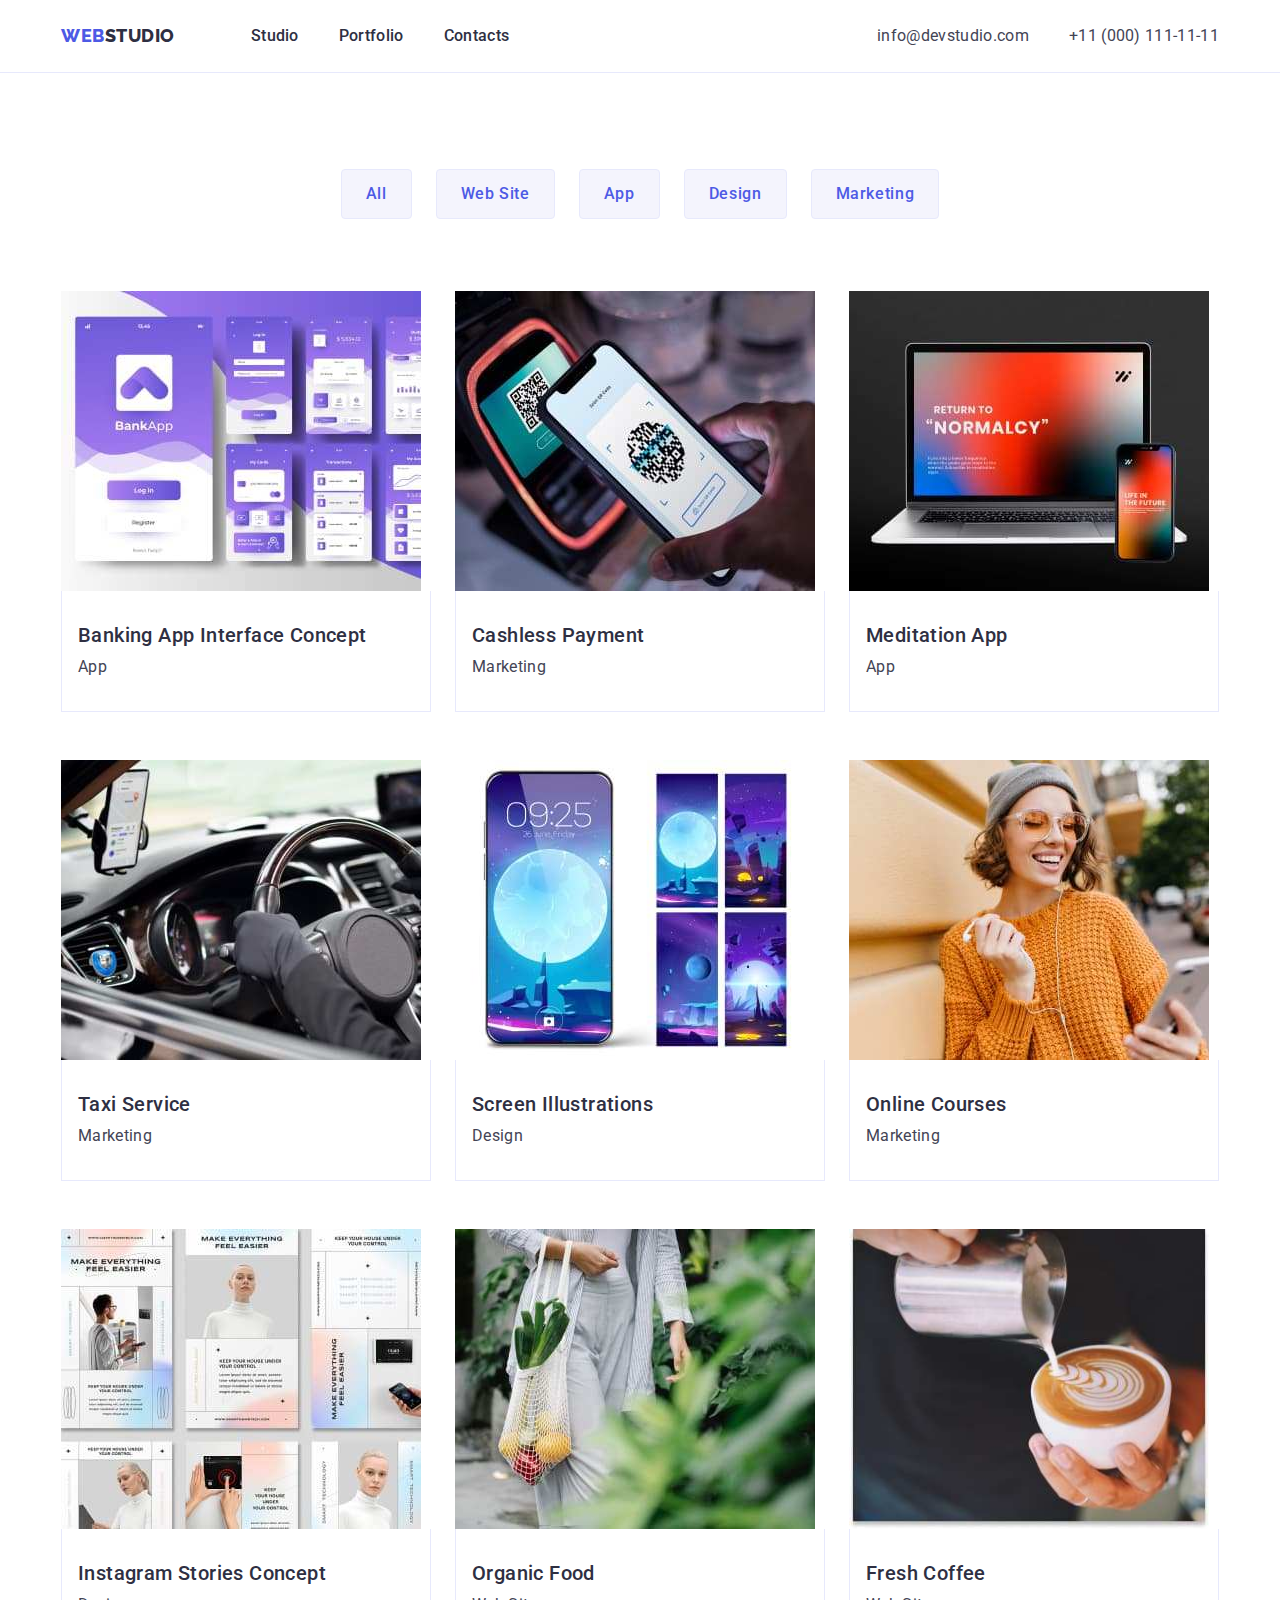
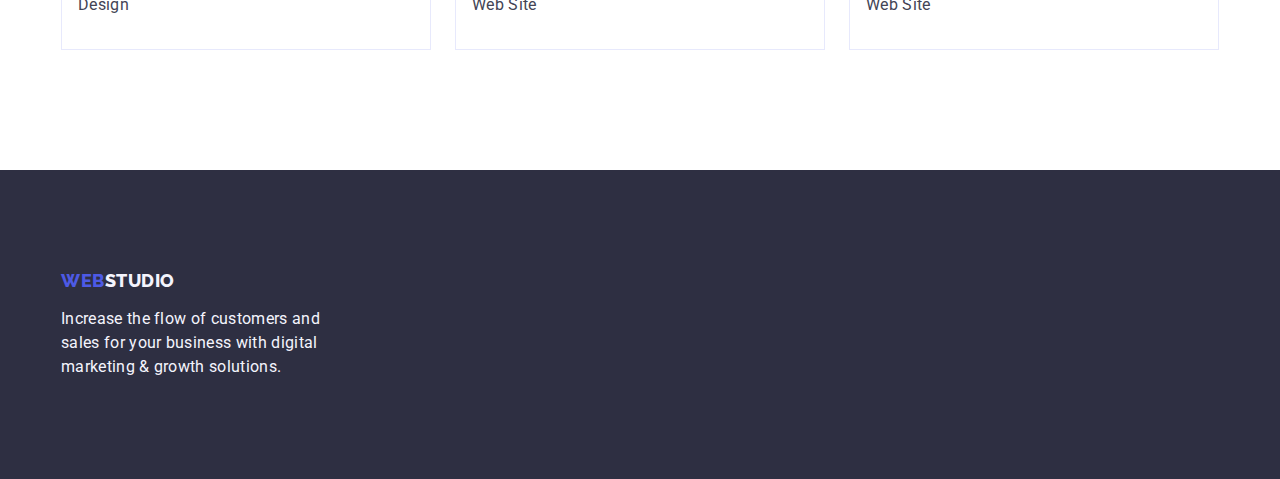
==== commit b6ccdab7: ".header" ====
--- a/portfolio.html
+++ b/portfolio.html
@@ -14,15 +14,8 @@
       rel="stylesheet"
     />
     <!--modern-normalize-->
-    <link
-      rel="stylesheet"
-      href="https://cdnjs.cloudflare.com/ajax/libs/modern-normalize/2.0.0/modern-normalize.min.css"
-      integrity="sha512-4xo8blKMVCiXpTaLzQSLSw3KFOVPWhm/TRtuPVc4WG6kUgjH6J03IBuG7JZPkcWMxJ5huwaBpOpnwYElP/m6wg=="
-      crossorigin="anonymous"
-      referrerpolicy="no-referrer"
-    />
-    <!-- Custom styles -->
-    <link rel="stylesheet" href="./css/styles.css" />
+    <link rel="stylesheet" href="https://cdnjs.cloudflare.com/ajax/libs/modern-normalize/2.0.0/modern-normalize.min.css" integrity="sha512-4xo8blKMVCiXpTaLzQSLSw3KFOVPWhm/TRtuPVc4WG6kUgjH6J03IBuG7JZPkcWMxJ5huwaBpOpnwYElP/m6wg==" crossorigin="anonymous" referrerpolicy="no-referrer" />
+  <link rel="stylesheet" href="./css/styles.css">
   </head>
   <body class="body">
     <!-- Header -->
@@ -62,7 +55,7 @@
       <!--Section button-->
       <section class="filters">
         <div class="container">
-          <h1 class="portfolio-heading">Portfolio</h1>
+          <h1 class="visually-hidden">Portfolio</h1>
           <ul class="filters-buttons-list list">
             <li class="filters-buttons-item">
               <button class="filters-buttons-element" type="button">All</button>
--- a/css/styles.css
+++ b/css/styles.css
@@ -68,7 +68,7 @@
 }
 
 .header {
-  border-bottom: 1px solid var(--cornflower);
+  border-bottom: 1px solid #E7E9FC;
 }
 
 .header-adress-list {
@@ -211,7 +211,7 @@
   padding-top: 120px;
   padding-bottom: 120px;
 }
-.features-section-title {
+.visually-hidden {
   position: absolute;
   width: 1px;
   height: 1px;
